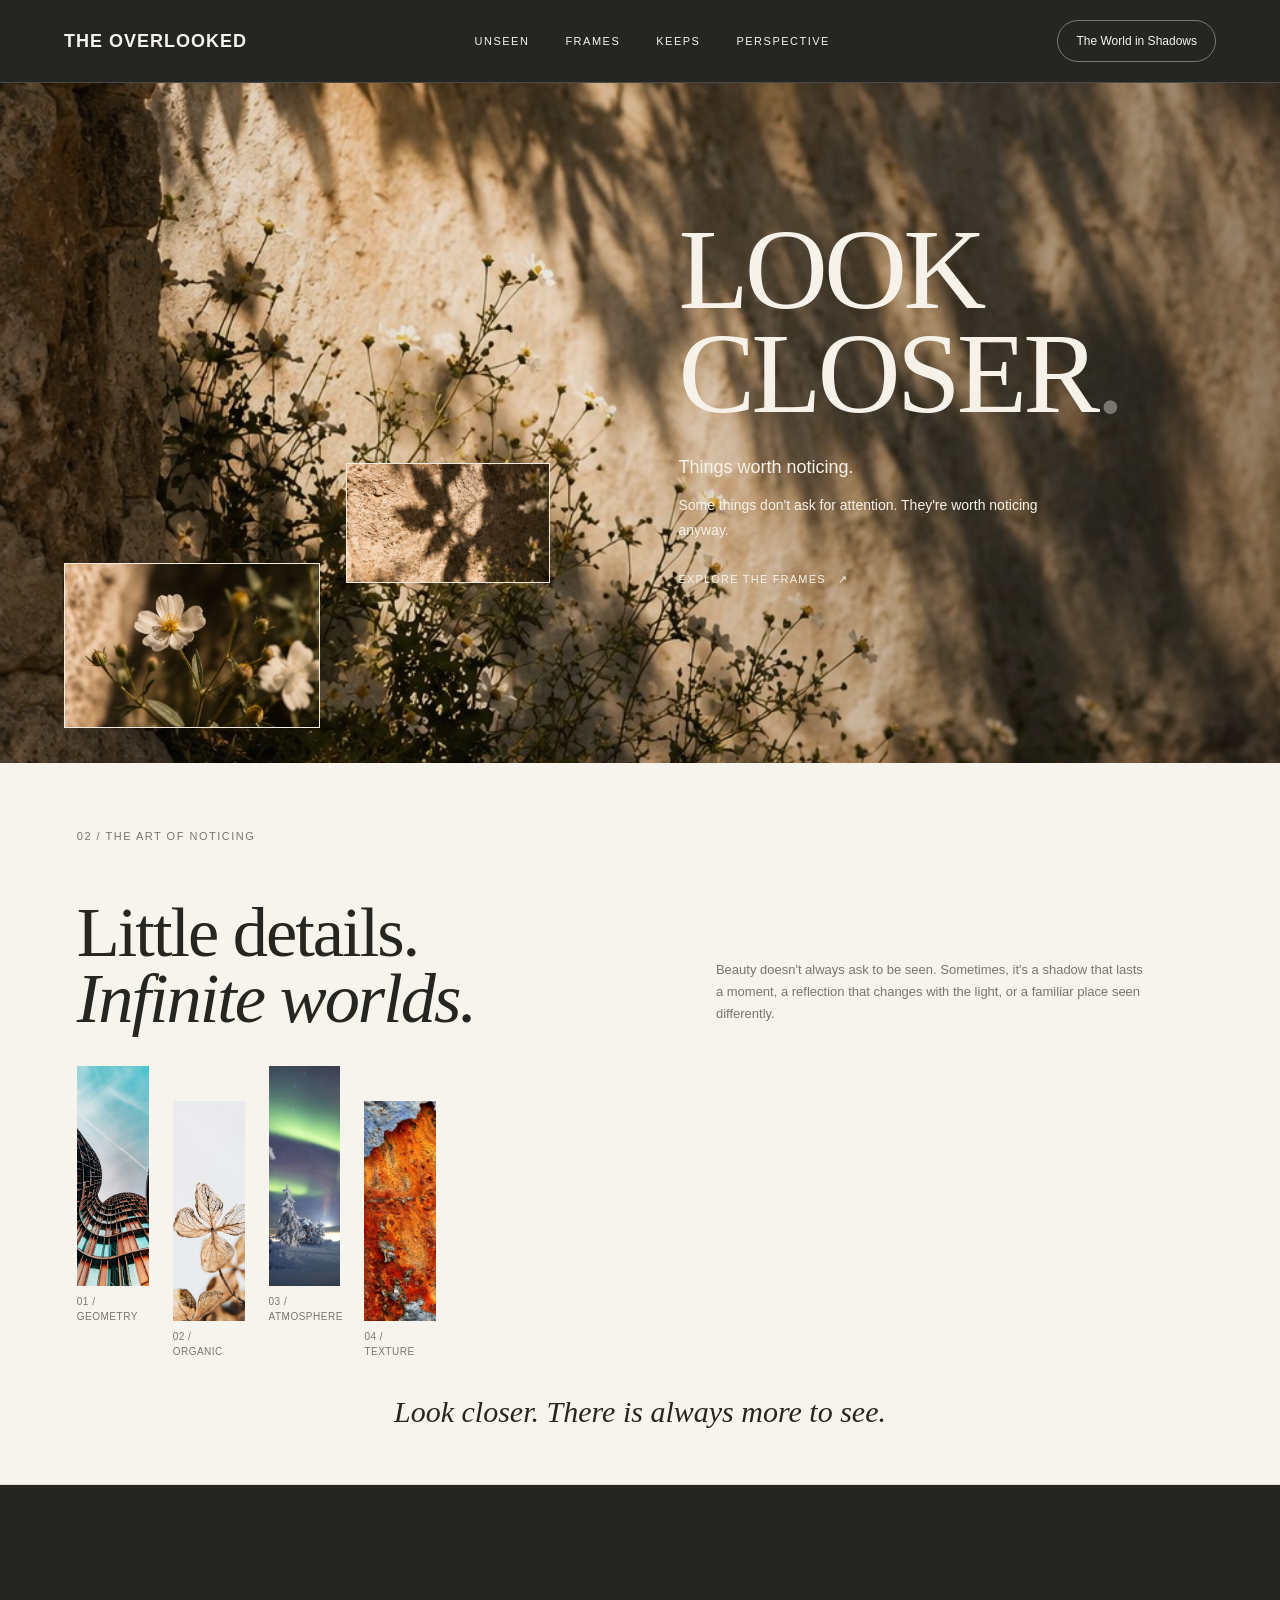
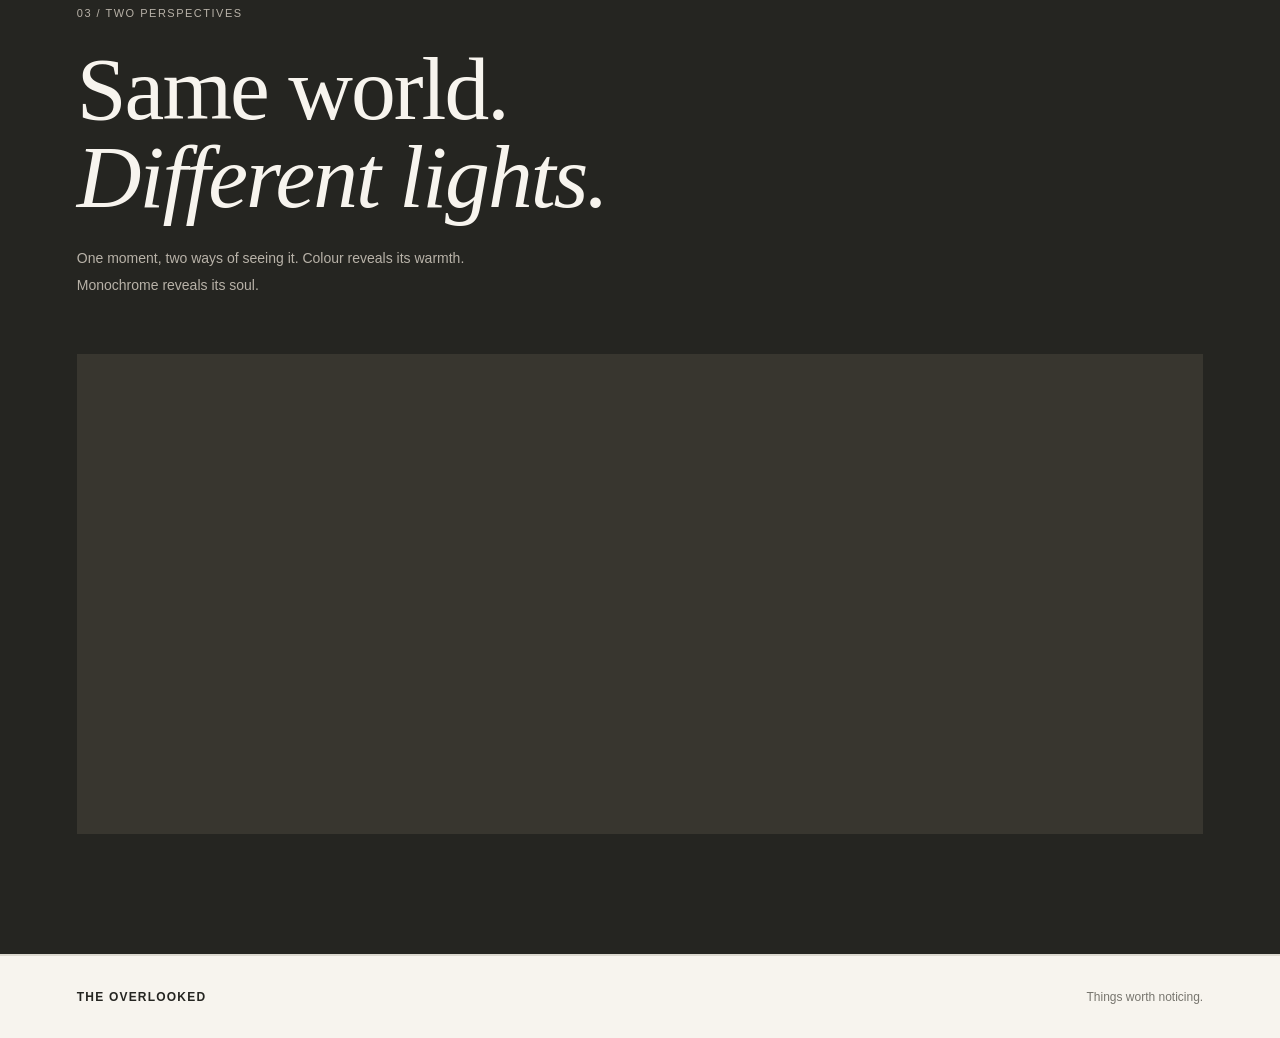
==== index.html @ 40737d15 "organizes homepage image assets" ====
<!DOCTYPE html>
<html lang="en">
<head>
    <meta charset="UTF-8">
    <meta name="viewport" content="width=device-width, initial-scale=1.0">
    <meta name="description" content="THE OVERLOOKED — Things worth noticing. An immersive photography experience celebrating the beauty in overlooked details.">

    <title>THE OVERLOOKED — Things worth noticing. </title>

    <link rel="stylesheet" href="css/style.css">
    <link rel="stylesheet" href="css/home.css">
</head>

<body>
     <main>

        <header class="site-header">
                <a href="index.html" class="logo">THE OVERLOOKED </a>

                <nav class="main-nav" aria-label="Main navigation">
                  <a href="unseen.html">UNSEEN</a>
                  <a href="frames.html">FRAMES</a>
                  <a href="keeps.html">KEEPS</a>
                  <a href="perspective.html">PERSPECTIVE</a>
                </nav>

                <button class="theme-toggle" type="button" aria-label="Switch to dark theme">
                    The World in Shadows
                </button>
            </header>

        <!--Hero section-->
        <section class="hero" aria-labelledby="hero-title">

            <div class="hero-content">

                <h1 id="hero-title">
                    LOOK<br>
                    CLOSER<span>.</span>
                </h1>

                <p class="hero-tagline">
                    Things worth noticing.
                </p>
                 <p class="hero-description">
                    Some things don't ask for attention.
                    They're worth noticing anyway.
                </p>

                <a href="frames.html" class="hero-cta">
                    EXPLORE THE FRAMES <span aria-hidden="true">↗</span>
                </a>

            </div>
            
             <!-- Hero Photography -->
            <div class="hero-gallery">

                <figure class="hero-image hero-image-main">
                    <img src="./assets/images/home/hero.jpg"
                         alt="Wildflowers growing beside a sunlit stone wall">
                </figure>

                <figure class="hero-image hero-image-detail-one">
                    <img src="assets/images/home/hero-detail-img1.jpg"
                         alt="White wildflower in warm sunlight">
                </figure>

                <figure class="hero-image hero-image-detail-two">
                    <img src="./assets/images/home/hero-detail-img2.jpg"
                         alt="Plant shadows falling on a textured wall">
                </figure>

            </div>

        </section>

<!-- section 2-Little Details -->
<section class="details-section" aria-labelledby="details-title">

    <div class="details-intro">
        <p class="section-label">02 / THE ART OF NOTICING</p>

        <h2 id="details-title">
            Little details.<br>
            <em>Infinite worlds.</em>
        </h2>

        <p class="details-description">
           Beauty doesn't always ask to be seen. Sometimes, it's a shadow that lasts a moment, a reflection that changes with the light, or a familiar place seen differently.
        </p>
    </div>

    <div class="details-gallery">

        <figure class="detail-card detail-card-large">
            <img src="./assets/images/home/detail-geometry.jpg"
                 alt="Curved architectural structure against a blue sky">

            <figcaption>
                <span>01 / GEOMETRY</span>
            </figcaption>
        </figure>

        <figure class="detail-card detail-card-botanical">
            <img src="./assets/images/home/detail-botanical.jpg"
                 alt="Dried flower with delicate brown petals">

            <figcaption>
                <span>02 / ORGANIC</span>
            </figcaption>
        </figure>

        <figure class="detail-card detail-card-atmosphere">
            <img src="./assets/images/home/detail-atmosphere.jpg"
                 alt="Northern lights above a snowy landscape">

            <figcaption>
                <span>03 / ATMOSPHERE</span>
            </figcaption>
        </figure>

        <figure class="detail-card detail-card-texture">
            <img src="./assets/images/home/textured-detail.jpg"
                 alt="Rust spreading across a weathered metal surface">

            <figcaption>
                <span>04 / TEXTURE</span>
            </figcaption>
        </figure>

    </div>

    <p class="details-note">
        Look closer. There is always more to see.
    </p>

</section>


<!-- Section 2-Same World Different Lights -->
<section class="perspective-section"
         aria-labelledby="perspective-title">

    <div class="perspective-intro">
        <p class="section-label">03 / TWO PERSPECTIVES</p>

        <h2 id="perspective-title">
            Same world.<br>
            <em>Different lights.</em>
        </h2>

        <p>
            One moment, two ways of seeing it.
            Colour reveals its warmth. Monochrome reveals its soul.
        </p>
    </div>

    <div class="comparison-placeholder">
        <!--  have to add image comparison  -->
    </div>

</section>

    </main>


    <!-- Footer -->
    <footer class="site-footer">
        <a href="index.html" class="footer-logo">
            THE OVERLOOKED
        </a>
        <p>Things worth noticing.</p>
    </footer>

</body>
</html>
---- css/style.css ----
:root {
    --bg-color: #f7f4ee;
    --text-color: #252521;
    --muted-color: #77756e;
    --border-color: #dcd9d0;

    --header-bg: #252521; 
    --header-text: #f7f4ee; 
    --header-hover: #c6b7a1;
}

* {
    margin: 0;
    padding: 0;
    box-sizing: border-box;
}

body {
    background-color: var(--bg-color);
    color: var(--text-color);
    font-family: Arial, Helvetica, sans-serif;
    line-height: 1.5;
}

a {
    color: inherit;
    text-decoration: none;
}

button {
    font: inherit;
} 

.site-header {
    position: sticky;
    top: 0;
    z-index: 1000;

    display: flex;
    align-items: center;
    justify-content: space-between;
    gap: 24px;

    width: 100%;
    padding: 20px 5%;

    background-color: #252521;
    color:#f7f4ee;
    border-bottom: 1px solid rgba(247, 244, 238, 0.18);
}

.logo {
    flex-shrink: 0;
    color: var(--header-text);
    font-size: 18px;
    font-weight: 600;
    letter-spacing: 1px;
    white-space: nowrap;
}

.main-nav {
    display: flex;
    align-items: center;
    gap: 36px;
}

.main-nav a {
    color: var(--header-text);
    font-size: 11px;
    letter-spacing: 1.5px;
    transition: color 0.2s ease;
}

.main-nav a:hover {
    color: var(--header-hover);
}

.theme-toggle {
    flex-shrink: 0;
    padding: 11px 18px;

    border: 1px solid rgba(247, 244, 238, 0.4);
    border-radius: 30px;

    background: transparent;
    color: var(--header-text);
    font-size: 12px;
    cursor: pointer;
}

/* Footer */
.site-footer {
    display: flex;
    align-items: center;
    justify-content: space-between;
    gap: 24px;
    padding: 32px 6%;
    
    border-top: 1px solid var(--border-color);
    background-color: var(--bg-color);
    color: var(--text-color);
}

.footer-logo {
    font-size: 12px;
    font-weight: 600;
    letter-spacing: 1.2px;
}

.site-footer p {
    color: var(--muted-color);
    font-size: 12px;
}

/* Responsive layout */

@media (max-width: 768px) {
.details-gallery {
grid-template-columns: repeat(2, minmax(0, 1fr));
gap: 24px 16px;
}

.detail-card img {
    height: 180px;
}

.detail-card-botanical,
.detail-card-texture {
    margin-top: 20px;
}

}

@media (max-width: 480px) {
.details-gallery {
grid-template-columns: 1fr;
}

.detail-card img {
    height: 240px;
}

.detail-card-botanical,
.detail-card-atmosphere,
.detail-card-texture {
    margin-top: 0;
}

}
---- css/home.css ----
.hero-content {
    position: absolute;
    z-index: 2;
    top: 39%;
    right: 5%;
    bottom: 155px;
    width: min(42%, 560px);
    transform: translateY(-50%);
}

.hero-content h1 {
    font-family: Georgia, "Times New Roman", serif;
    font-size: clamp(64px, 9vw, 128px);
    font-weight: 400;
    line-height: 0.9;
    letter-spacing: -4px;
}

.hero-content h1 span {
    color: var(--muted-color);
}

.hero-tagline {
    margin-top: 28px;
    font-size: 18px;
}

.hero-description {
    max-width: 380px;
    margin-top: 12px;
    font-size: 14px;
    line-height: 1.8;
}

.hero-cta {
    display: inline-flex;
    align-items: center;
    gap: 12px;
    margin-top: 28px;
    padding-bottom: 6px;
    font-size: 11px;
    letter-spacing: 1.2px;
}

/* Hero Layout */
.hero {
    position: relative;
    min-height: 680px;
    overflow: clip;
    background-color: #25231e;
    color: #f7f2e9;
}

/* Hero Photograph */
.hero-gallery {
    position: absolute;
    inset: 0;
    display: block;
    z-index: 0;
}

.hero-gallery::after {
    content: "";
    position: absolute;
    inset: 0;
    background: linear-gradient(
        90deg,
        rgba(24, 22, 18, 0.15) 0%,
        rgba(24, 22, 18, 0.08) 45%,
        rgba(24, 22, 18, 0.42) 100%
    );
    pointer-events: none;
}

.hero-image {
    margin: 0;
    overflow: hidden;
    background-color: #e6dfd2;
}

.hero-image img {
    display: block;
    width: 100%;
    height: 100%;
    object-fit: cover;
}

.hero-image-main {
     position: absolute;
    inset: 0;
    display: block;
    margin: 0;
}

.hero-image-main img {
    object-position: center;
}

.hero-image-detail-one,
.hero-image-detail-two { 
     display: block;
    position: absolute;
    z-index: 2;
    border: 1px solid rgba(247, 242, 233, 0.7);
}

.hero-image-detail-one {
    left: 5%;
    bottom: 35px;
    width: 20%;
    height: 165px;
}

.hero-image-detail-two {
    left: 27%;
    bottom: 180px;
    width: 16%;
    height: 120px;
}

.hero-image-detail-one img,
.hero-image-detail-two img {
    display: block;
    width: 100%;
    height: 100%;
    object-fit: cover;
}

/* Home page sections */

/*section2*/

.details-section {
    padding: 65px 6% 50px;
    border-bottom: 1px solid var(--border-color);
    background-color: #f7f4ee;
    color: #252521;
}

.details-intro {
    display: grid;
    grid-template-columns: 1fr 0.8fr;
    align-items: end;
    gap: 30px;
    max-width: 100%;
    margin-bottom: 35px;
}

.details-intro .section-label {
    grid-column: 1 / -1;
}

.details-intro h2 {
    grid-column: 1;
}

.details-intro .details-description {
    grid-column: 2;
    margin-top: 0;
    margin-bottom: 6px;
}

.details-section .section-label,
.details-section .details-description {
    color: #77756e;
}

.details-section .section-label,
.perspective-section .section-label {
    margin-bottom: 24px;
    color: var(--muted-color);
    font-size: 11px;
    letter-spacing: 1.5px;
}

.details-intro h2,
.perspective-intro h2 {
    font-family: Georgia, "Times New Roman", serif;
    font-size: clamp(48px, 7vw, 92px);
    font-weight: 400;
    line-height: 0.98;
    letter-spacing: -2px;
}

.details-intro h2 {
    font-size: clamp(44px, 5.5vw, 76px);
    line-height: 0.94;
}

.details-intro h2 em,
.perspective-intro h2 em {
    font-weight: 400;
}

.details-description {
    max-width: 430px;
    margin-top: 0px;
    margin-bottom: 8px;
    color: var(--muted-color);
    font-size: 13px;
    line-height: 1.7;
}

/* Gallery layout */

.details-gallery {
    display: grid;
    grid-template-columns: repeat(12, minmax(0, 1fr));
    gap: 24px;
    align-items: start;
}

.detail-card {
    min-width: 0;
    margin: 0;
}

.detail-card img {
    display: block;
    width: 100%;
    height: 220px;
    object-fit: cover;
    background-color: #e7e1d7;
}

/* Four image cards */

.detail-card-large {
grid-column: span 1;
}

.detail-card-botanical {
grid-column: span 1;
margin-top: 35px;
}

.detail-card-atmosphere {
grid-column: span 1;
margin-top: 0;
}

.detail-card-texture {
grid-column: span 1;
margin-top: 35px;
}


/* Captions */

.detail-card figcaption {
display: flex;
flex-direction: column;
gap: 3px;
padding-top: 8px;
color: var(--muted-color);
font-size: 10px;
letter-spacing: 0.5px;
}

.details-note {
margin-top: 30px;
text-align: center;
font-family: Georgia, "Times New Roman", serif;
font-size: clamp(22px, 2.5vw, 30px);
font-style: italic;
}


/* Section3 — Same World Different Lights */

.perspective-section {
    padding: 120px 6%;
    border-bottom: 1px solid var(--border-color);
    background-color: #252521;
    color: #f7f4ee;
}

.perspective-intro {
    max-width: 760px;
    margin-bottom: 56px;
}

.perspective-intro > p:last-child {
    max-width: 430px;
    margin-top: 24px;
    color: var(--muted-color);
    font-size: 14px;
    line-height: 1.9;
}

.comparison-placeholder {
    position: relative;
    width: 100%;
    min-height: 480px;
    overflow: hidden;
    background-color: #d9d3c9;
}

.perspective-section .section-label,
.perspective-section .perspective-intro > p:last-child {
    color: #b8b2a8;
}

.perspective-section .comparison-placeholder {
    background-color: #38362f;
}
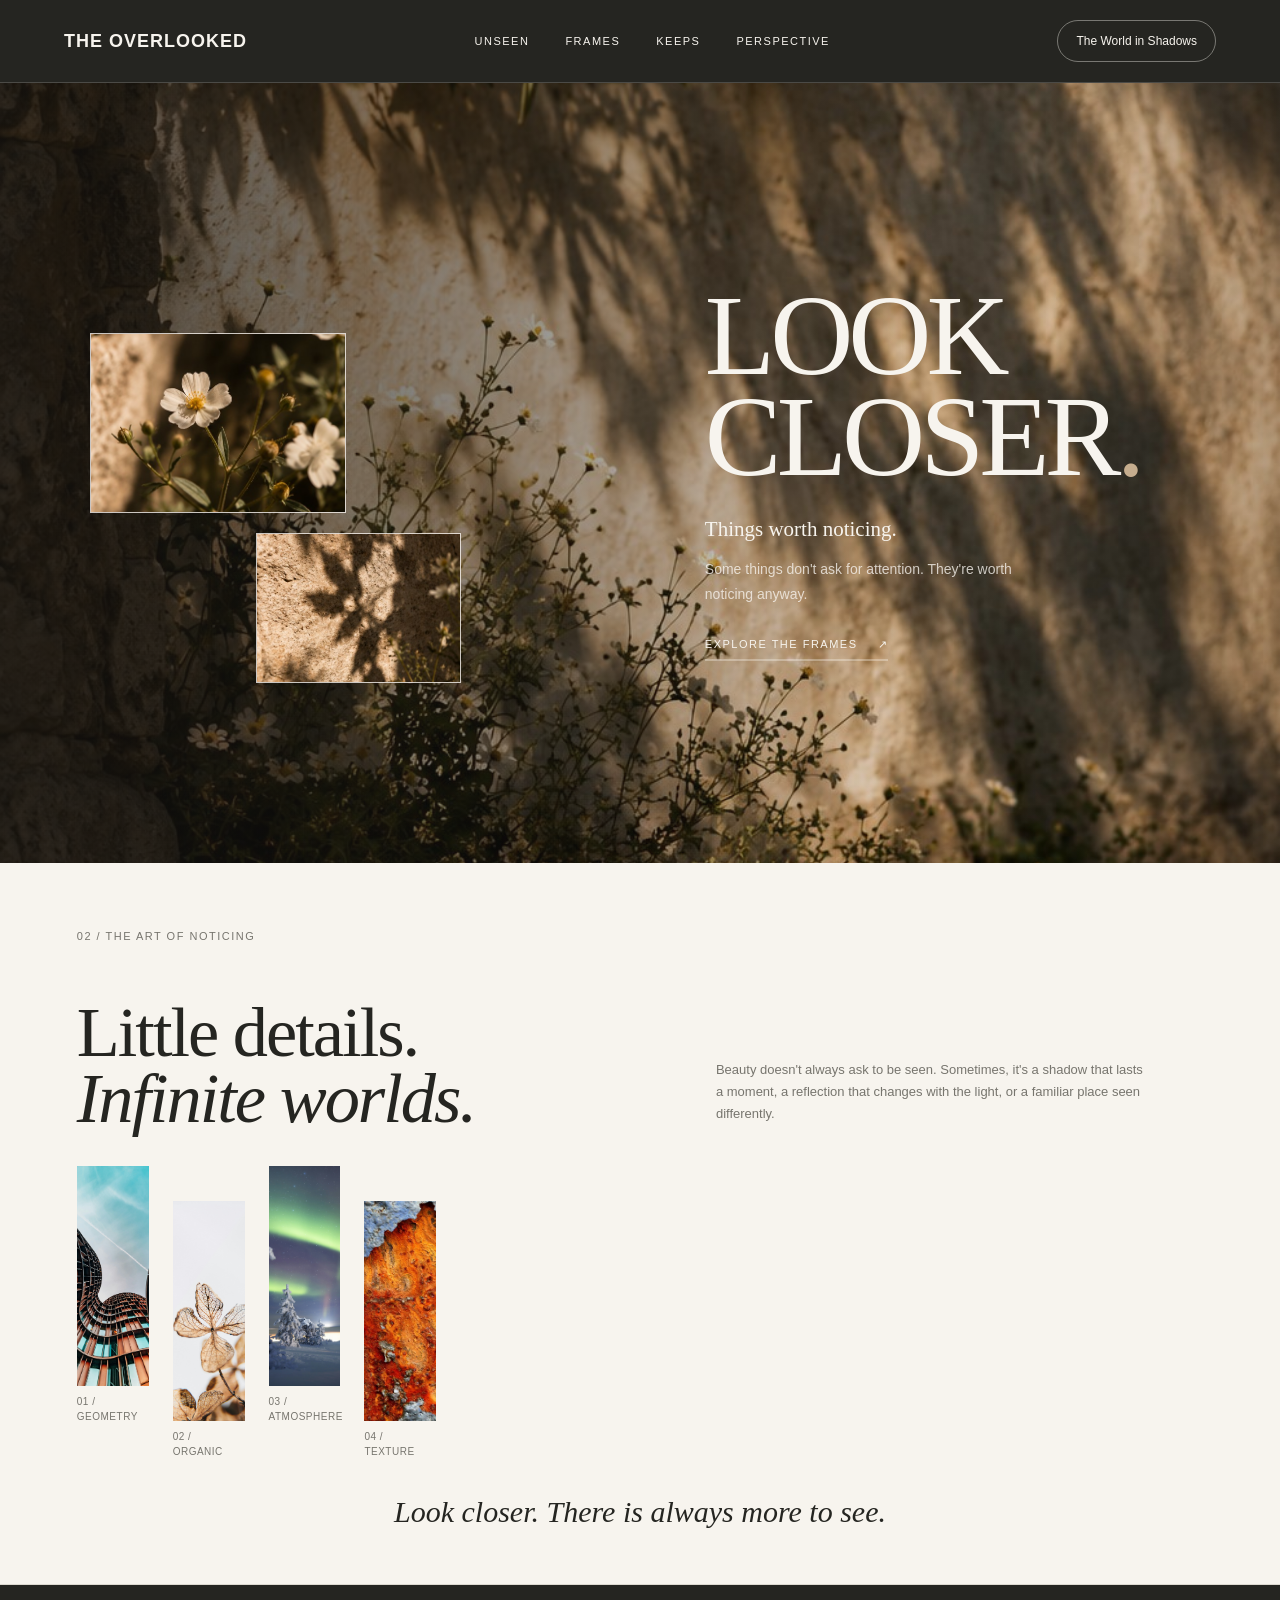
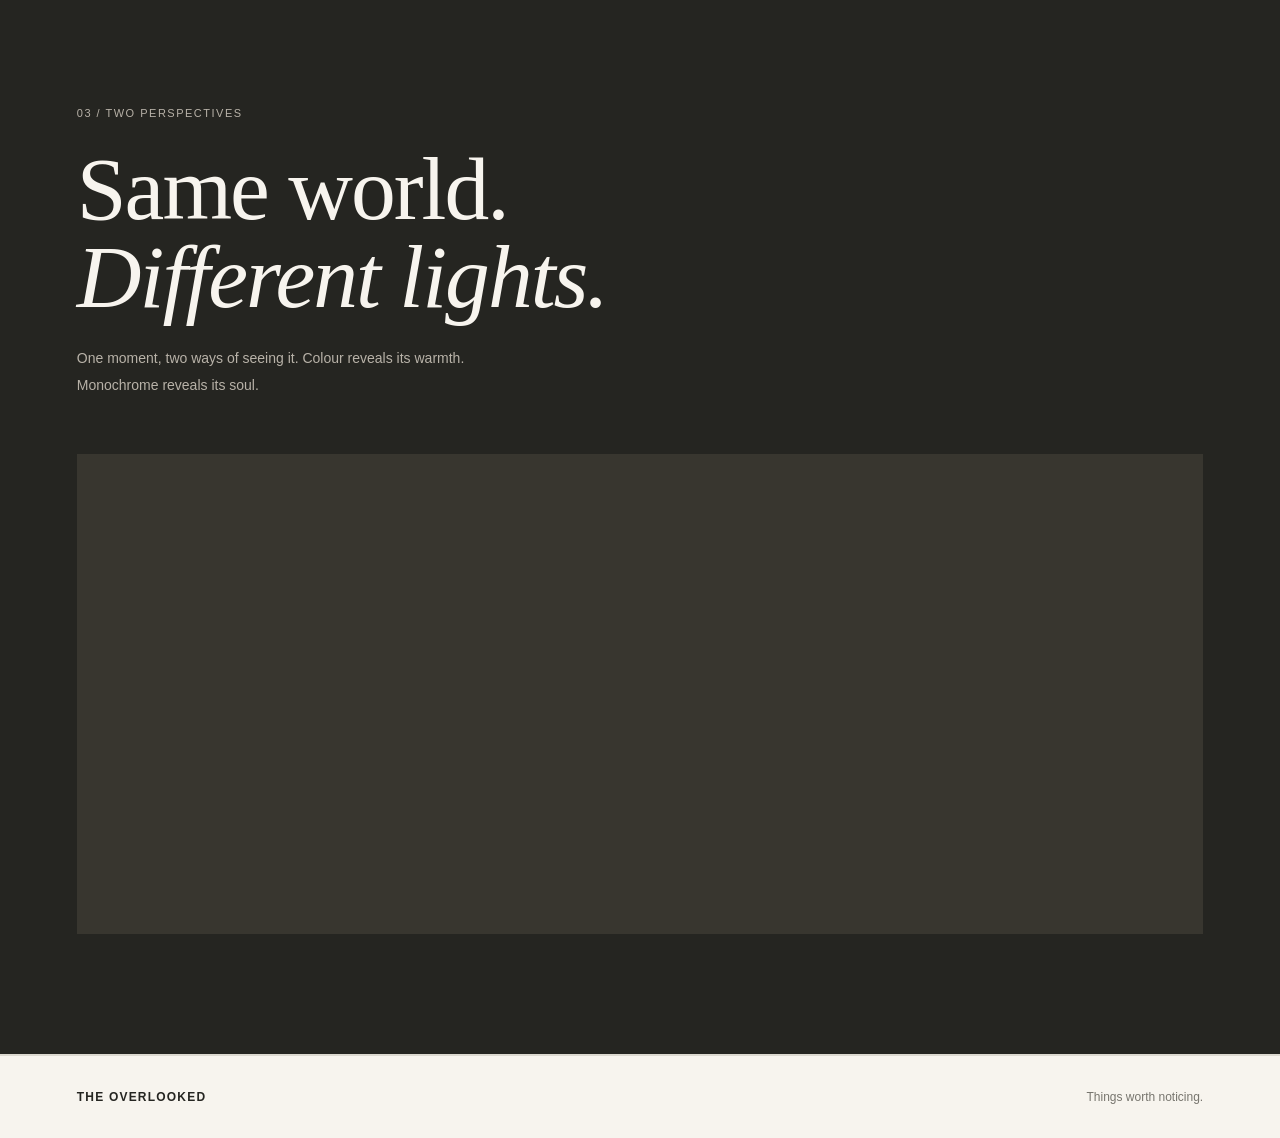
==== commit 50af0b45: "update hero image layout" ====
--- a/index.html
+++ b/index.html
@@ -62,14 +62,14 @@
                 </figure>
 
                 <figure class="hero-image hero-image-detail-one">
-                    <img src="assets/images/home/hero-detail-img1.jpg"
+                    <img src="./assets/images/home/hero-detail-img1.jpg"
                          alt="White wildflower in warm sunlight">
                 </figure>
 
                 <figure class="hero-image hero-image-detail-two">
                     <img src="./assets/images/home/hero-detail-img2.jpg"
                          alt="Plant shadows falling on a textured wall">
-                </figure>
+                </figure> 
 
             </div>
 
@@ -138,7 +138,7 @@
 </section>
 
 
-<!-- Section 2-Same World Different Lights -->
+<!-- Section 3-Same World Different Lights -->
 <section class="perspective-section"
          aria-labelledby="perspective-title">
 
--- a/css/home.css
+++ b/css/home.css
@@ -1,33 +1,43 @@
+/*Hero Section*/
+.hero {
+    position: relative;
+    min-height: 680px;
+    height: min(780px, 88vh);
+    overflow: hidden;
+    background: #25231e;
+    color: #f7f4ee;
+}
 .hero-content {
     position: absolute;
-    z-index: 2;
-    top: 39%;
-    right: 5%;
-    bottom: 155px;
-    width: min(42%, 560px);
+    z-index: 3;
+    top: 50%;
+    right: 9%;
+    width: min(460px, 38%);
     transform: translateY(-50%);
 }
 
 .hero-content h1 {
     font-family: Georgia, "Times New Roman", serif;
-    font-size: clamp(64px, 9vw, 128px);
+    font-size: clamp(68px, 9vw, 116px);
     font-weight: 400;
-    line-height: 0.9;
-    letter-spacing: -4px;
+    line-height: 0.88;
+    letter-spacing: -5px;
 }
 
 .hero-content h1 span {
-    color: var(--muted-color);
+    color: #c6ad8e;
 }
 
 .hero-tagline {
-    margin-top: 28px;
-    font-size: 18px;
+    margin-top: 26px;
+    font-family: Georgia, "Times New Roman", serif;
+    font-size: 21px;
 }
 
 .hero-description {
-    max-width: 380px;
+    max-width: 350px;
     margin-top: 12px;
+    color: rgba(247, 244, 238, 0.78);
     font-size: 14px;
     line-height: 1.8;
 }
@@ -37,25 +47,21 @@
     align-items: center;
     gap: 12px;
     margin-top: 28px;
-    padding-bottom: 6px;
+    padding-bottom: 7px;
+    border-bottom: 1px solid rgba(247, 244, 238, 0.65);
     font-size: 11px;
-    letter-spacing: 1.2px;
-}
-
-/* Hero Layout */
-.hero {
-    position: relative;
-    min-height: 680px;
-    overflow: clip;
-    background-color: #25231e;
-    color: #f7f2e9;
+    letter-spacing: 1.5px;
+    transition: gap 0.3s ease;
+}
+
+.hero-cta {
+gap: 20px;
 }
 
 /* Hero Photograph */
 .hero-gallery {
     position: absolute;
     inset: 0;
-    display: block;
     z-index: 0;
 }
 
@@ -65,9 +71,10 @@
     inset: 0;
     background: linear-gradient(
         90deg,
-        rgba(24, 22, 18, 0.15) 0%,
-        rgba(24, 22, 18, 0.08) 45%,
-        rgba(24, 22, 18, 0.42) 100%
+        rgba(20, 19, 16, 0.78) 0%,
+        rgba(20, 19, 16, 0.48) 38%,
+        rgba(20, 19, 16, 0.08) 75%,
+        rgba(20, 19, 16, 0.25) 100%
     );
     pointer-events: none;
 }
@@ -75,7 +82,7 @@
 .hero-image {
     margin: 0;
     overflow: hidden;
-    background-color: #e6dfd2;
+    position: absolute;
 }
 
 .hero-image img {
@@ -86,44 +93,33 @@
 }
 
 .hero-image-main {
-     position: absolute;
     inset: 0;
-    display: block;
-    margin: 0;
 }
 
 .hero-image-main img {
-    object-position: center;
+    object-position: center 48%;
 }
 
 .hero-image-detail-one,
 .hero-image-detail-two { 
-     display: block;
-    position: absolute;
     z-index: 2;
-    border: 1px solid rgba(247, 242, 233, 0.7);
+    border: 1px solid rgba(247, 242, 238, 0.8);
 }
 
 .hero-image-detail-one {
-    left: 5%;
-    bottom: 35px;
+    left: 7%;
+    right: auto;
+    bottom: 350px;
     width: 20%;
-    height: 165px;
+    height: 180px;
 }
 
 .hero-image-detail-two {
-    left: 27%;
+    left: 20%;
+    right: auto;
     bottom: 180px;
     width: 16%;
-    height: 120px;
-}
-
-.hero-image-detail-one img,
-.hero-image-detail-two img {
-    display: block;
-    width: 100%;
-    height: 100%;
-    object-fit: cover;
+    height: 150px;
 }
 
 /* Home page sections */
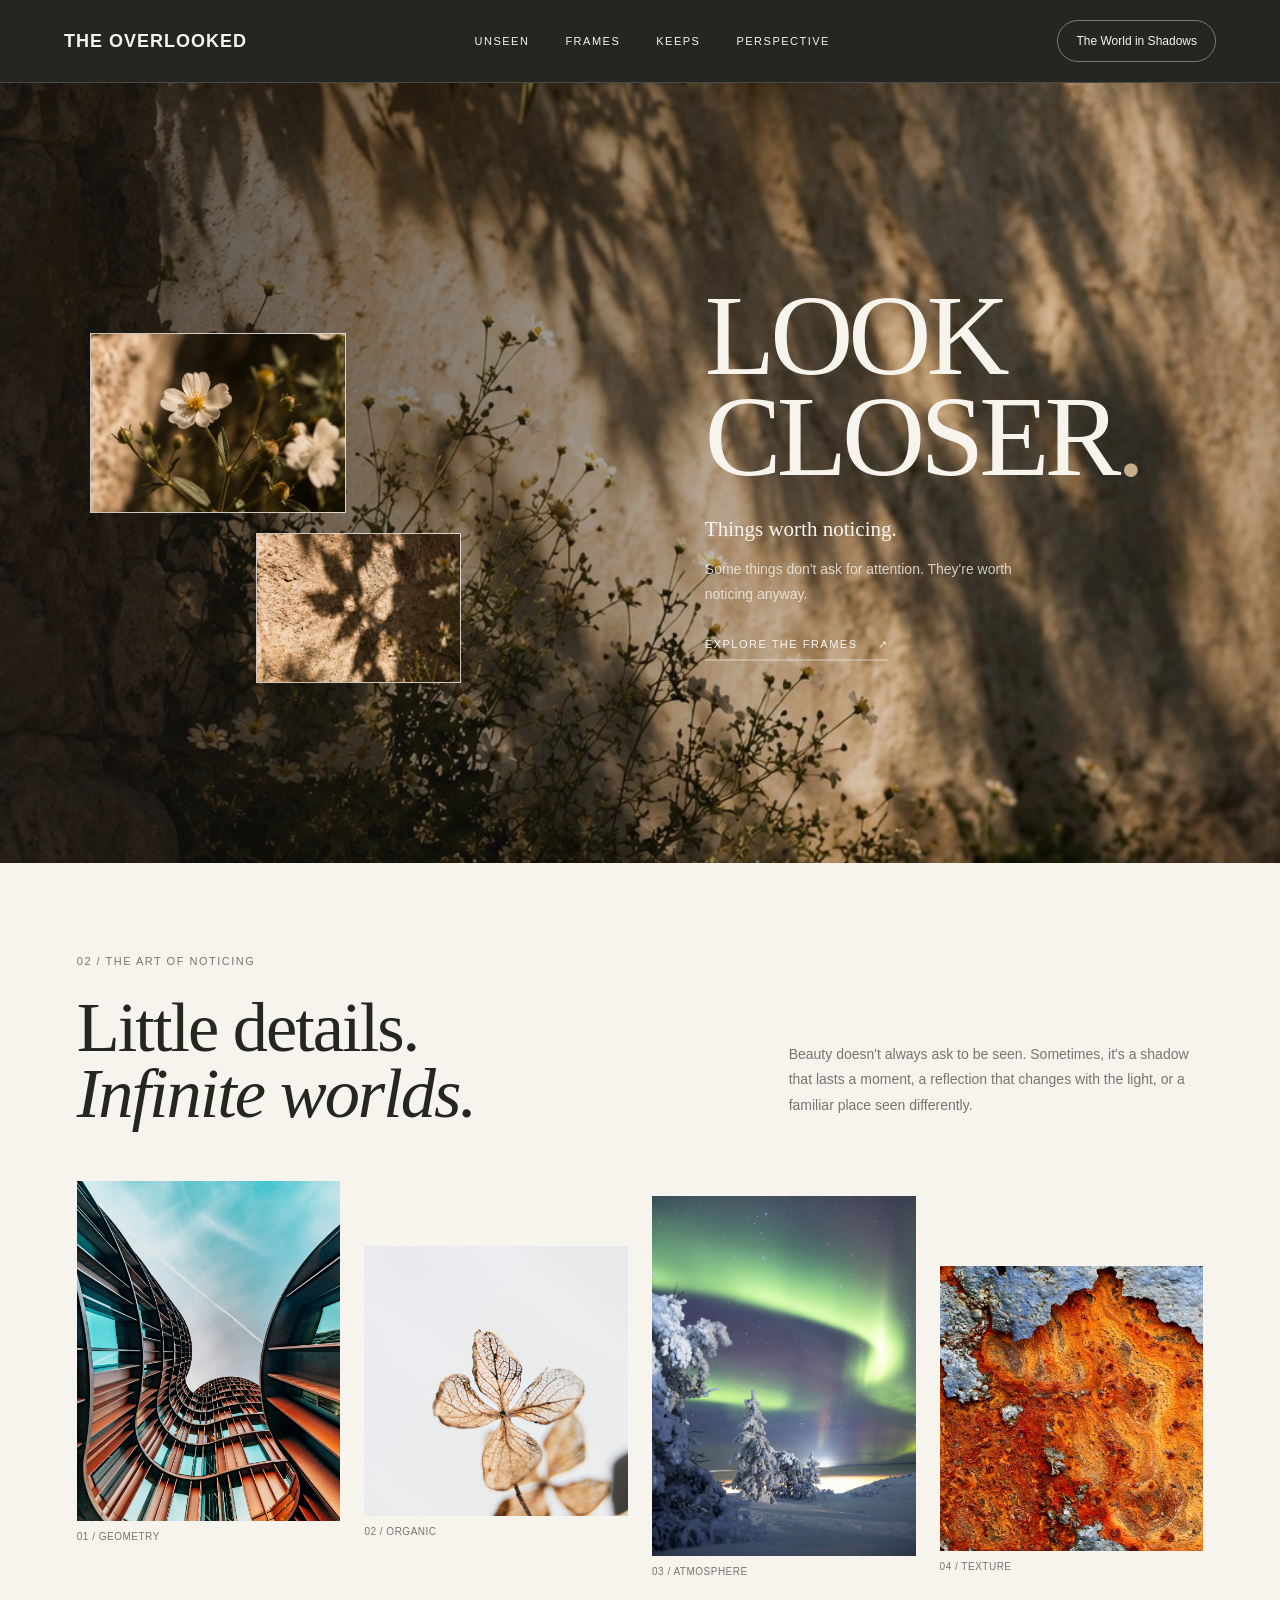
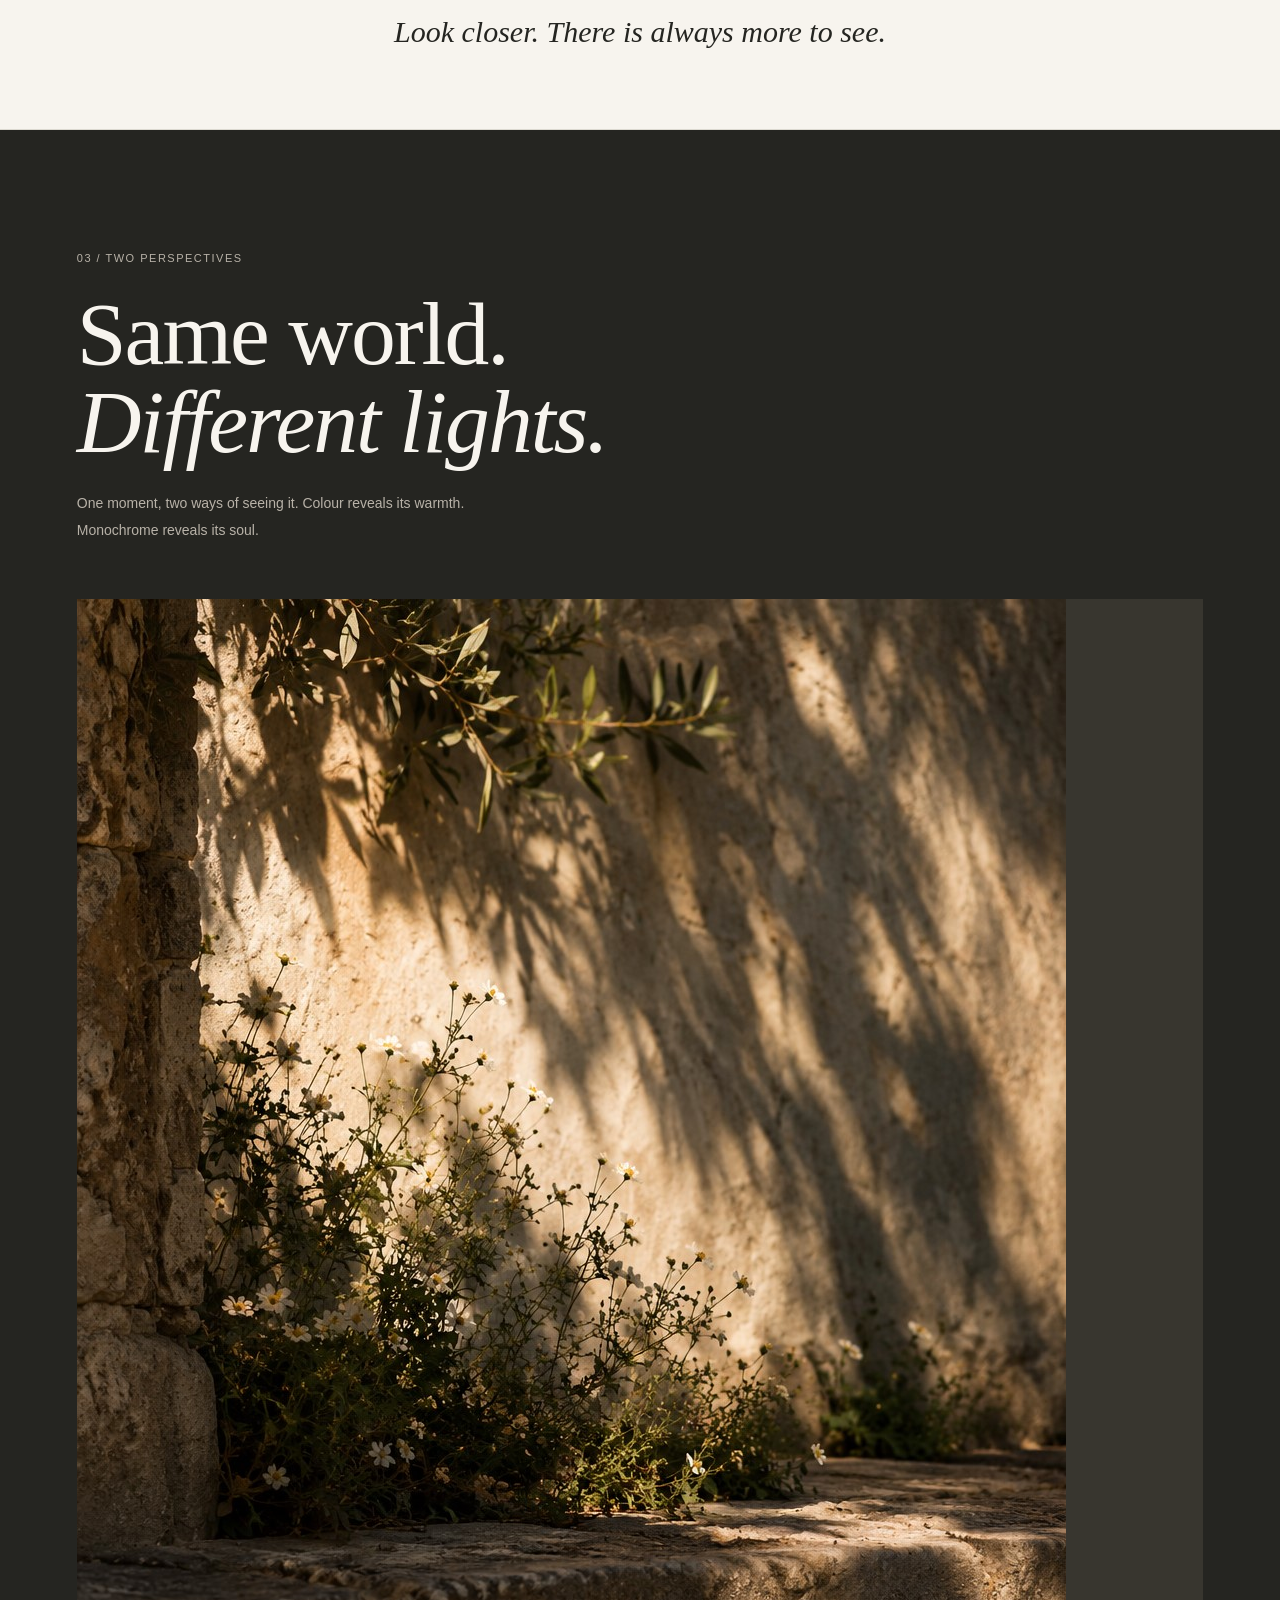
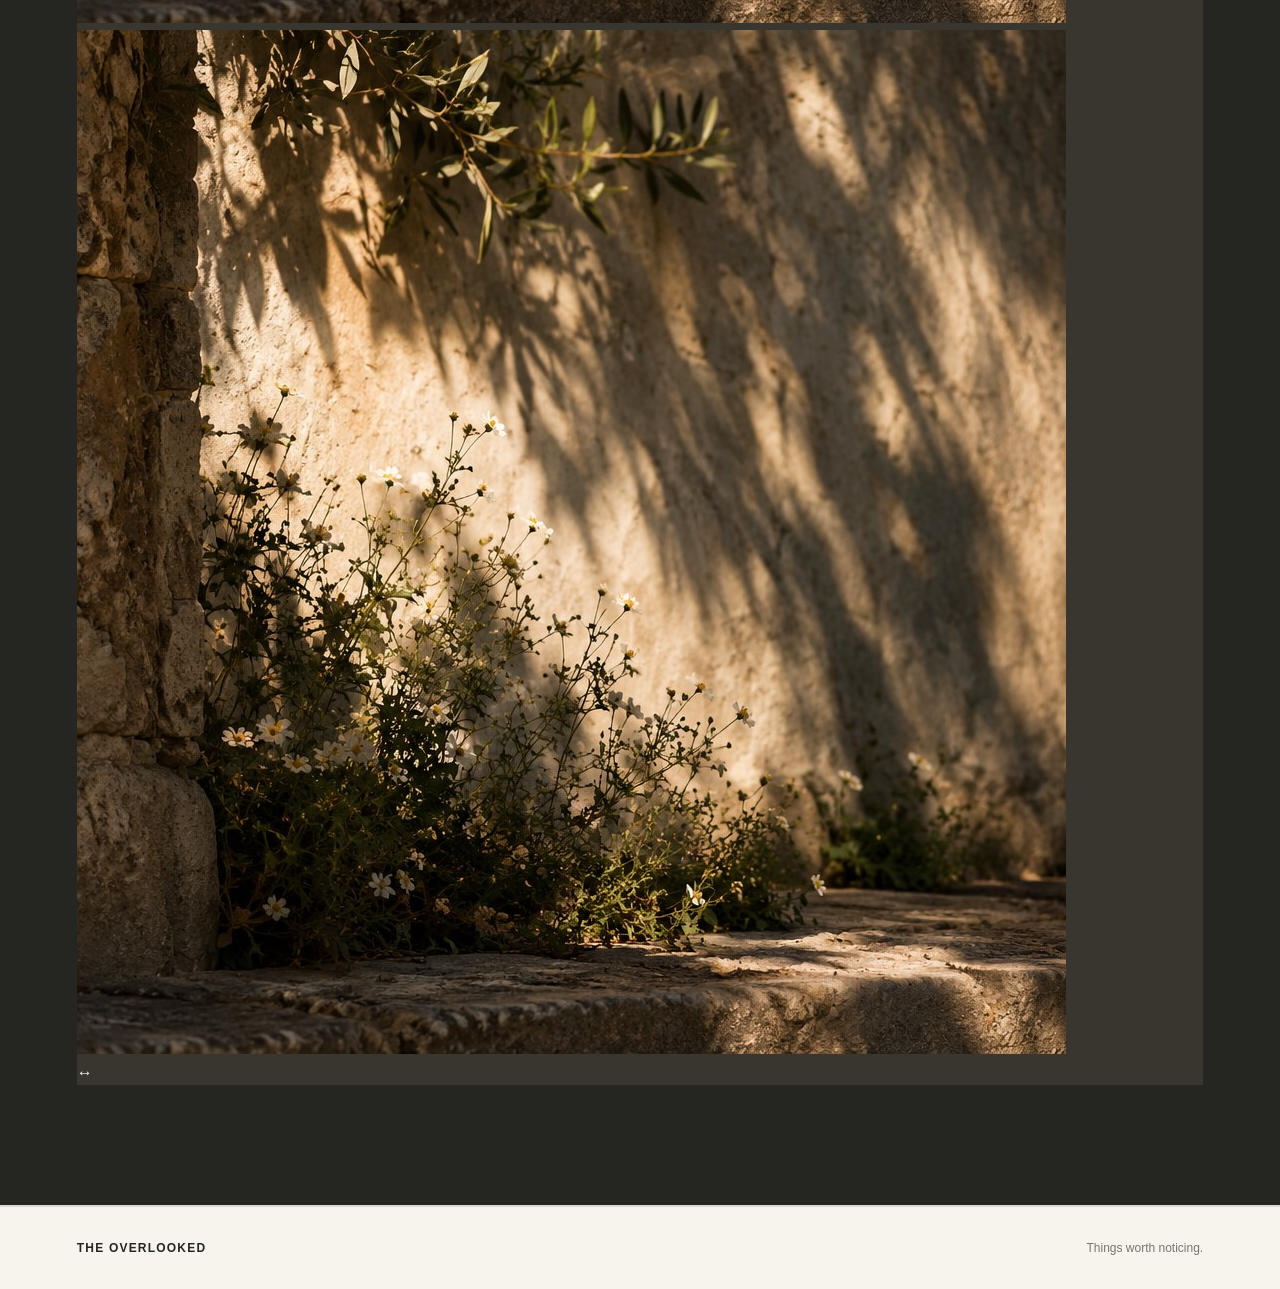
==== commit e5aaed61: "added image comparision stucture" ====
--- a/index.html
+++ b/index.html
@@ -157,7 +157,24 @@
     </div>
 
     <div class="comparison-placeholder">
-        <!--  have to add image comparison  -->
+         <div class="image-comparison">
+        <img
+            class="comparison-light"
+            src="./assets/images/home/hero.jpg"
+            alt="Photograph in natural light"
+        >
+
+        <div class="comparison-dark">
+            <img
+                src="./assets/images/home/hero.jpg"
+                alt="The same photograph in a darker mood"
+            >
+        </div>
+
+        <div class="comparison-divider" aria-hidden="true">
+            <span>↔</span>
+        </div>
+    </div>
     </div>
 
 </section>
--- a/css/home.css
+++ b/css/home.css
@@ -127,7 +127,7 @@
 /*section2*/
 
 .details-section {
-    padding: 65px 6% 50px;
+    padding: 90px 6% 75px;
     border-bottom: 1px solid var(--border-color);
     background-color: #f7f4ee;
     color: #252521;
@@ -135,11 +135,11 @@
 
 .details-intro {
     display: grid;
-    grid-template-columns: 1fr 0.8fr;
+    grid-template-columns: 1.2fr 0.8fr;
     align-items: end;
-    gap: 30px;
-    max-width: 100%;
-    margin-bottom: 35px;
+    row-gap: 0px;
+    column-gap: 8%;
+    margin-bottom: 55px;
 }
 
 .details-intro .section-label {
@@ -148,12 +148,17 @@
 
 .details-intro h2 {
     grid-column: 1;
+    font-size: clamp(48px, 5.5vw, 76px);
+    line-height: 0.94;
 }
 
 .details-intro .details-description {
     grid-column: 2;
-    margin-top: 0;
-    margin-bottom: 6px;
+    max-width: 430px;
+    margin: 0 0 8px;
+    color: #77756e;
+    font-size: 14px;
+    line-height: 1.8;
 }
 
 .details-section .section-label,
@@ -201,7 +206,7 @@
 
 .details-gallery {
     display: grid;
-    grid-template-columns: repeat(12, minmax(0, 1fr));
+    grid-template-columns: repeat(4, minmax(0, 1fr));
     gap: 24px;
     align-items: start;
 }
@@ -209,35 +214,47 @@
 .detail-card {
     min-width: 0;
     margin: 0;
+    overflow: hidden;
 }
 
 .detail-card img {
     display: block;
     width: 100%;
-    height: 220px;
     object-fit: cover;
     background-color: #e7e1d7;
-}
-
-/* Four image cards */
-
-.detail-card-large {
-grid-column: span 1;
+    transition: transform 0.6s ease;   
+}
+
+.detail-card:hover img {
+    transform: scale(1.035);
+}
+
+.detail-card-large img {
+    height: 340px;
 }
 
 .detail-card-botanical {
-grid-column: span 1;
-margin-top: 35px;
+    margin-top: 65px;
+}
+
+.detail-card-botanical img {
+    height: 270px;
 }
 
 .detail-card-atmosphere {
-grid-column: span 1;
-margin-top: 0;
+    margin-top: 15px;
+}
+
+.detail-card-atmosphere img {
+    height: 360px;
 }
 
 .detail-card-texture {
-grid-column: span 1;
-margin-top: 35px;
+    margin-top: 85px;
+}
+
+.detail-card-texture img {
+    height: 285px;
 }
 
 
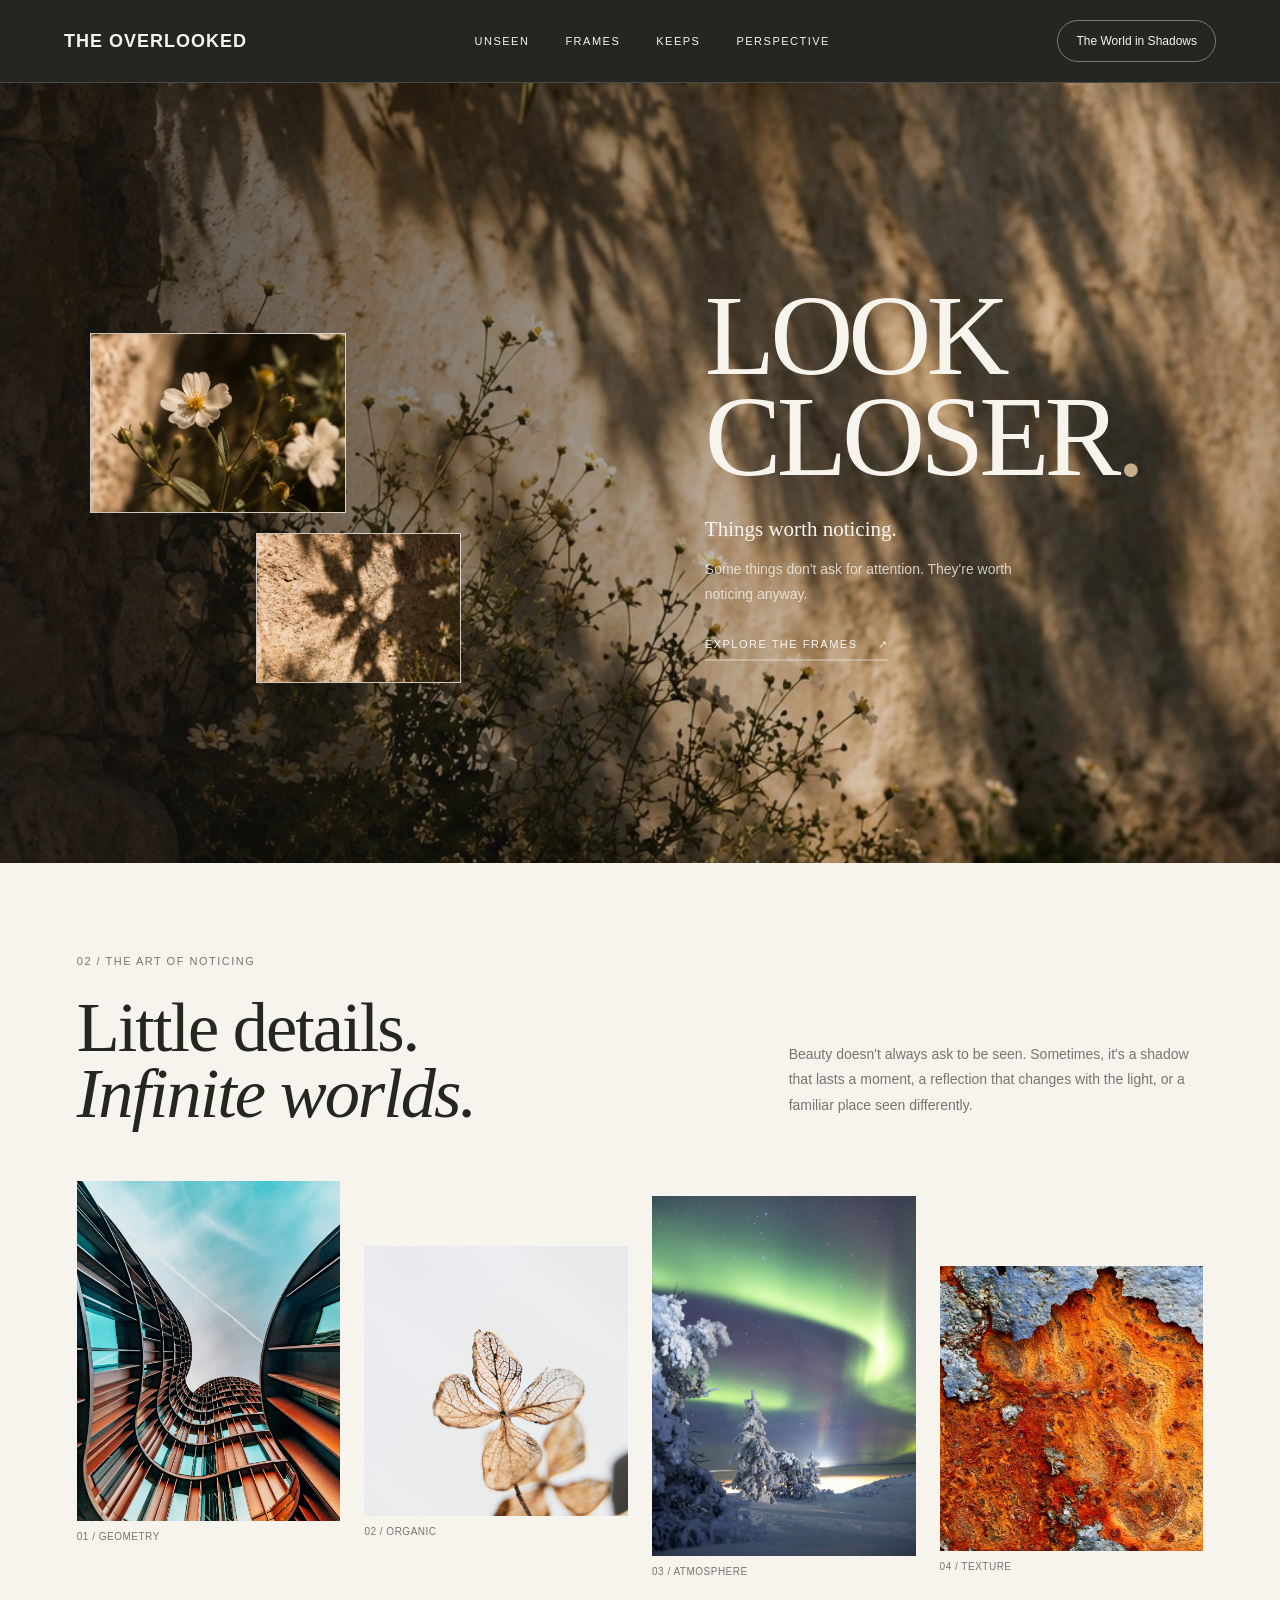
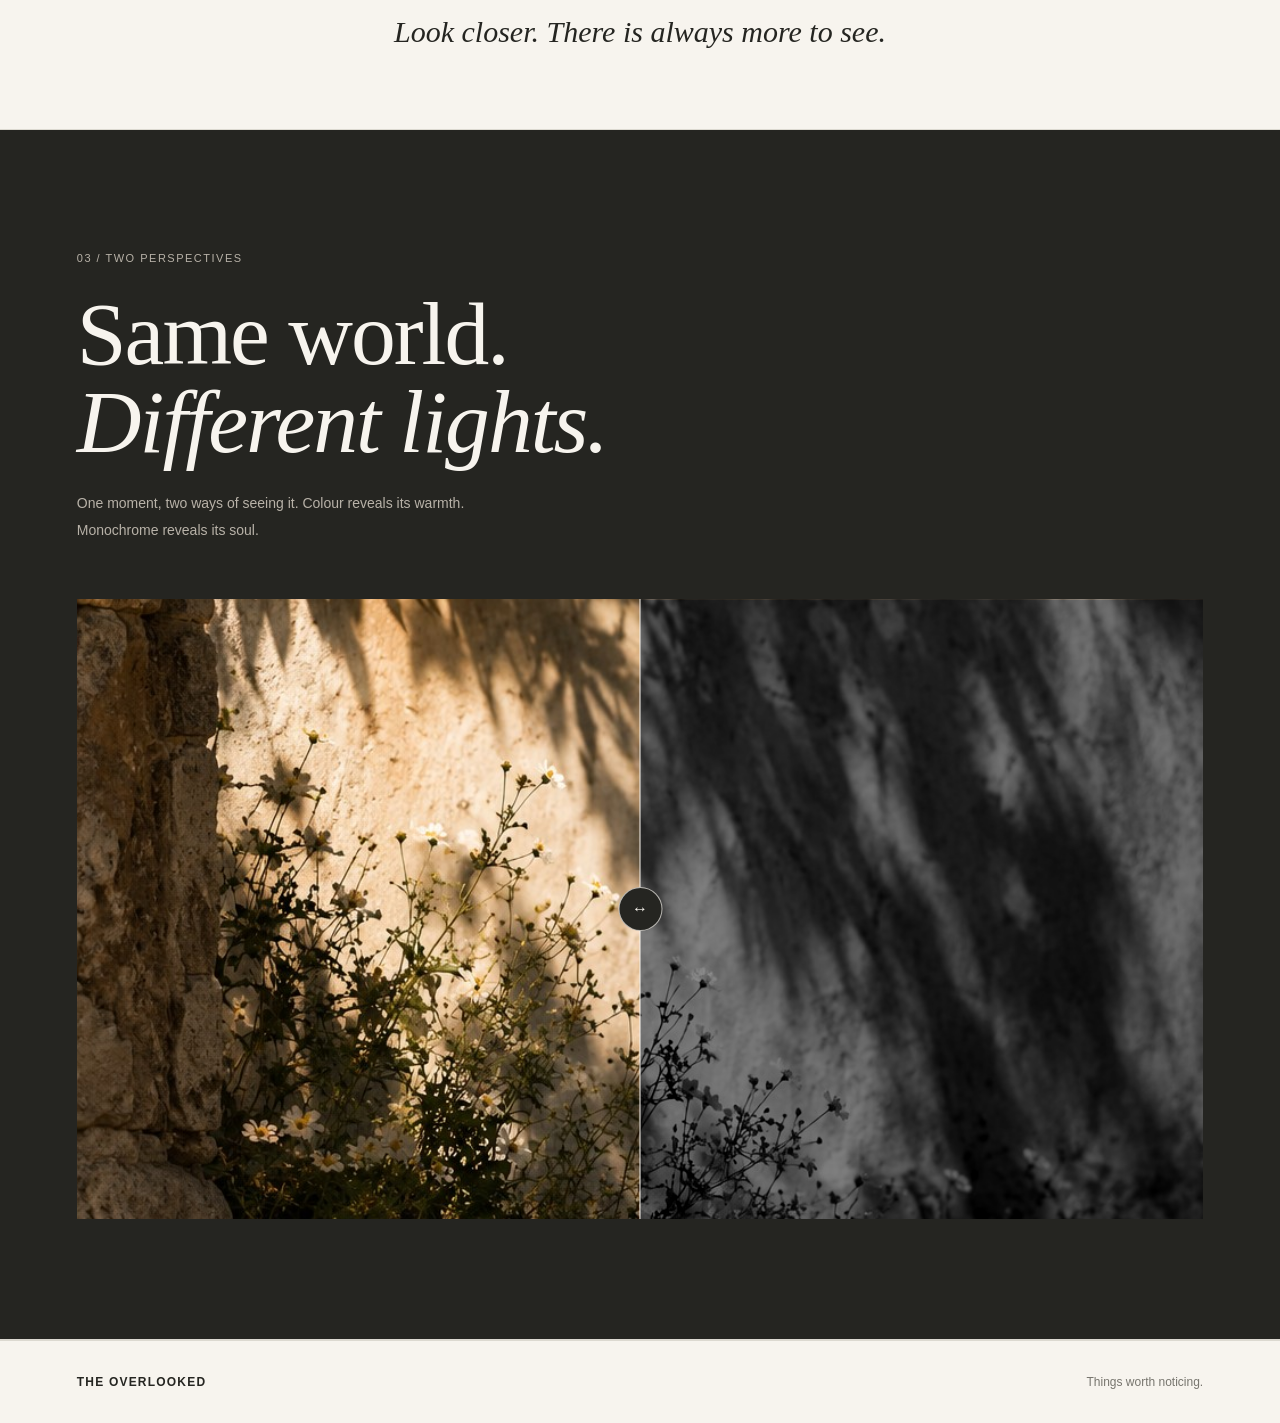
==== commit 465f811f: "added mobile hamburger menu" ====
--- a/index.html
+++ b/index.html
@@ -27,6 +27,11 @@
                 <button class="theme-toggle" type="button" aria-label="Switch to dark theme">
                     The World in Shadows
                 </button>
+
+                <button class="menu-toggle" type="button" aria-label="Open navigation">
+                    ☰
+                </button>
+
             </header>
 
         <!--Hero section-->
--- a/css/style.css
+++ b/css/style.css
@@ -112,38 +112,72 @@
     font-size: 12px;
 }
 
-/* Responsive layout */
+
+/* Responsive Header & Footer */
+
+@media (max-width: 900px) {
+    .site-header {
+        gap: 14px;
+        padding: 16px 4%;
+    }
+
+    .main-nav {
+        gap: 16px;
+    }
+}
 
 @media (max-width: 768px) {
-.details-gallery {
-grid-template-columns: repeat(2, minmax(0, 1fr));
-gap: 24px 16px;
+    .site-header {
+        flex-wrap: wrap;
+        justify-content: space-between;
+        gap: 16px 10px;
+        padding: 15px 5%;
+    }
+
+    .logo {
+        font-size: 15px;
+    }
+
+    .main-nav {
+        order: 3;
+        width: 100%;
+        justify-content: space-between;
+        gap: 8px;
+    }
+
+    .main-nav a {
+        font-size: 10px;
+        letter-spacing: 0.8px;
+    }
+
+    .theme-toggle {
+        padding: 8px 11px;
+        font-size: 10px;
+    }
+
+    .site-footer {
+        flex-direction: column;
+        align-items: flex-start;
+        gap: 10px;
+        padding: 25px 6%;
+    }
 }
 
-.detail-card img {
-    height: 180px;
+.menu-toggle {
+    display: none;
+    border: 0;
+    background: transparent;
+    color: var(--header-text);
+    font-size: 24px;
+    cursor: pointer;
 }
 
-.detail-card-botanical,
-.detail-card-texture {
-    margin-top: 20px;
-}
+@media (max-width: 768px) {
+    .menu-toggle {
+        display: block;
+    }
 
-}
-
-@media (max-width: 480px) {
-.details-gallery {
-grid-template-columns: 1fr;
-}
-
-.detail-card img {
-    height: 240px;
-}
-
-.detail-card-botanical,
-.detail-card-atmosphere,
-.detail-card-texture {
-    margin-top: 0;
-}
-
+    .main-nav {
+        display: none;
+    }
 }
--- a/css/home.css
+++ b/css/home.css
@@ -304,9 +304,63 @@
 .comparison-placeholder {
     position: relative;
     width: 100%;
-    min-height: 480px;
+     height: min(65vw, 620px);
+    min-height: 420px;
     overflow: hidden;
-    background-color: #d9d3c9;
+}
+
+.image-comparison {
+    position: absolute;
+    inset: 0;
+    overflow: hidden;
+    touch-action: pan-y;
+    user-select: none;
+}
+
+.comparison-light,
+.comparison-dark img {
+    position: absolute;
+    inset: 0;
+    width: 100%;
+    height: 100%;
+    object-fit: cover;
+}
+
+.comparison-dark {
+    position: absolute;
+    inset: 0;
+    clip-path: inset(0 0 0 50%);
+}
+
+.comparison-dark img {
+    filter: grayscale(100%) brightness(0.55) contrast(1.1);
+}
+
+.comparison-divider {
+    position: absolute;
+    top: 0;
+    bottom: 0;
+    left: 50%;
+    width: 1px;
+    background: #f7f4ee;
+    transform: translateX(-50%);
+    cursor: default;
+}
+
+.comparison-divider span {
+    position: absolute;
+    top: 50%;
+    left: 50%;
+    display: grid;
+    place-items: center;
+    width: 44px;
+    height: 44px;
+    border: 1px solid rgba(247, 244, 238, 0.7);
+    border-radius: 50%;
+    background: #252521;
+    color: #f7f4ee;
+    transform: translate(-50%, -50%);
+    cursor: ew-resize;
 }
 
 .perspective-section .section-label,
@@ -316,4 +370,185 @@
 
 .perspective-section .comparison-placeholder {
     background-color: #38362f;
+}
+
+/* Responsive Home Page */
+
+@media (max-width: 900px) {
+    .hero {
+        min-height: 620px;
+        height: 78vh;
+    }
+
+    .hero-content {
+        right: 6%;
+        width: 45%;
+    }
+
+    .hero-image-detail-one {
+        bottom: 280px;
+        width: 23%;
+        height: 150px;
+    }
+
+    .hero-image-detail-two {
+        bottom: 130px;
+        width: 19%;
+        height: 130px;
+    }
+
+    .details-gallery {
+        grid-template-columns: repeat(2, minmax(0, 1fr));
+        gap: 35px 22px;
+    }
+
+    .detail-card-botanical,
+    .detail-card-atmosphere,
+    .detail-card-texture {
+        margin-top: 0;
+    }
+
+    .detail-card-large img,
+    .detail-card-atmosphere img {
+        height: 300px;
+    }
+
+    .detail-card-botanical img,
+    .detail-card-texture img {
+        height: 260px;
+    }
+}
+
+/* Responsive Home Page */
+
+@media (max-width: 900px) {
+    .details-gallery {
+        grid-template-columns: repeat(2, minmax(0, 1fr));
+        gap: 30px 20px;
+    }
+
+    .detail-card-botanical,
+    .detail-card-atmosphere,
+    .detail-card-texture {
+        margin-top: 0;
+    }
+
+    .detail-card-large img,
+    .detail-card-atmosphere img {
+        height: 280px;
+    }
+
+    .detail-card-botanical img,
+    .detail-card-texture img {
+        height: 240px;
+    }
+}
+
+@media (max-width: 768px) {
+    .hero {
+        width: 100%;
+        height: 680px;
+        min-height: 0;
+    }
+
+    .hero-gallery {
+        width: 100%;
+    }
+
+    .hero-content {
+        top: 42%;
+        right: 6%;
+        width: 65%;
+    }
+
+    .hero-content h1 {
+        font-size: clamp(58px, 12vw, 78px);
+        letter-spacing: -3px;
+    }
+
+    .hero-tagline {
+        margin-top: 20px;
+        font-size: 18px;
+    }
+
+    .hero-description {
+        font-size: 13px;
+    }
+
+    .hero-image-detail-one {
+        left: 6%;
+        bottom: 35px;
+        width: 28%;
+        height: 115px;
+    }
+
+    .hero-image-detail-two {
+        left: 25%;
+        bottom: 145px;
+        width: 23%;
+        height: 100px;
+    }
+
+    .details-section {
+        padding: 65px 6% 55px;
+    }
+
+    .details-intro {
+        display: block;
+        margin-bottom: 35px;
+    }
+
+    .details-intro h2,
+    .perspective-intro h2 {
+        font-size: clamp(40px, 9vw, 58px);
+        letter-spacing: -1.5px;
+    }
+
+    .details-intro .details-description {
+        margin-top: 18px;
+        font-size: 13px;
+    }
+
+    .detail-card-large img,
+    .detail-card-atmosphere img {
+        height: 220px;
+    }
+
+    .detail-card-botanical img,
+    .detail-card-texture img {
+        height: 190px;
+    }
+
+    .perspective-section {
+        padding: 70px 6%;
+    }
+
+    .perspective-intro {
+        margin-bottom: 35px;
+    }
+
+    .comparison-placeholder {
+        height: 65vw;
+        min-height: 240px;
+    }
+}
+
+@media (max-width: 400px) {
+    .hero-content {
+        width: 75%;
+    }
+
+    .details-gallery {
+        gap: 25px 12px;
+    }
+
+    .detail-card-large img,
+    .detail-card-atmosphere img {
+        height: 190px;
+    }
+
+    .detail-card-botanical img,
+    .detail-card-texture img {
+        height: 165px;
+    }
 }
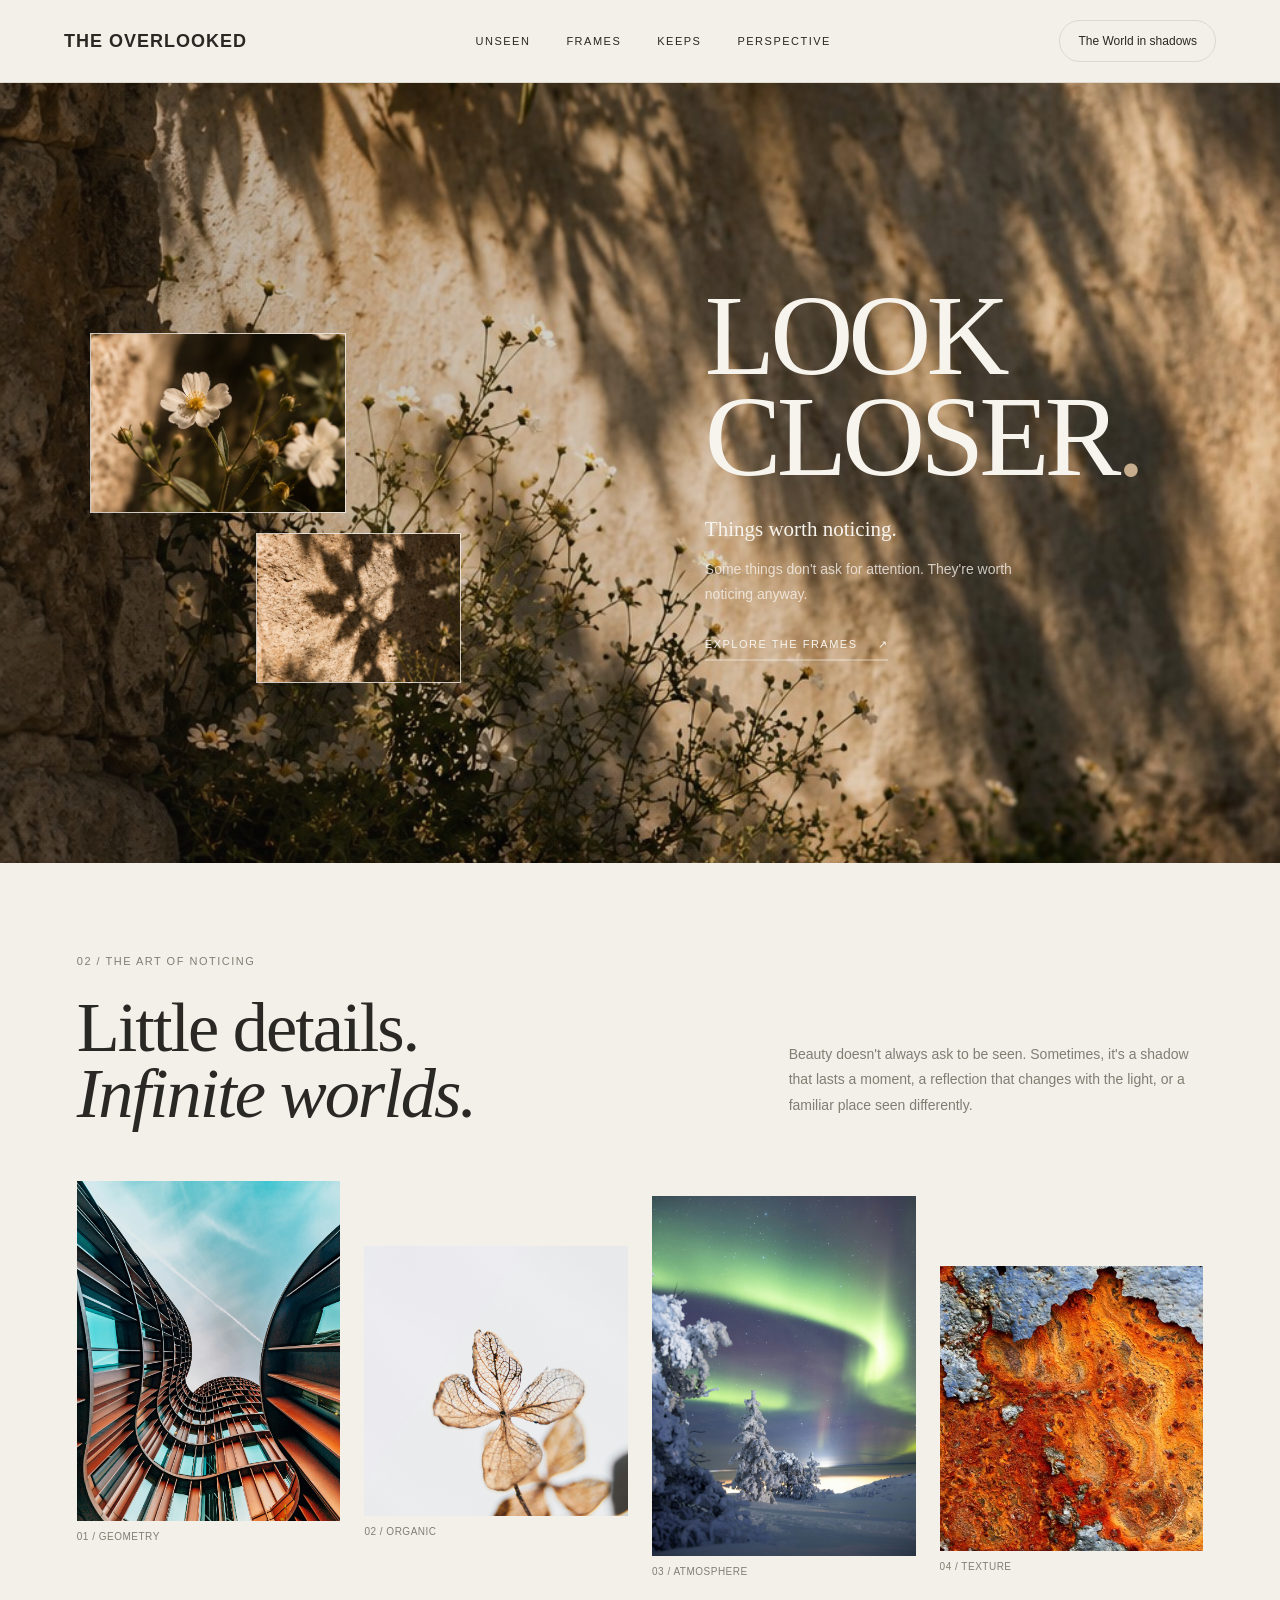
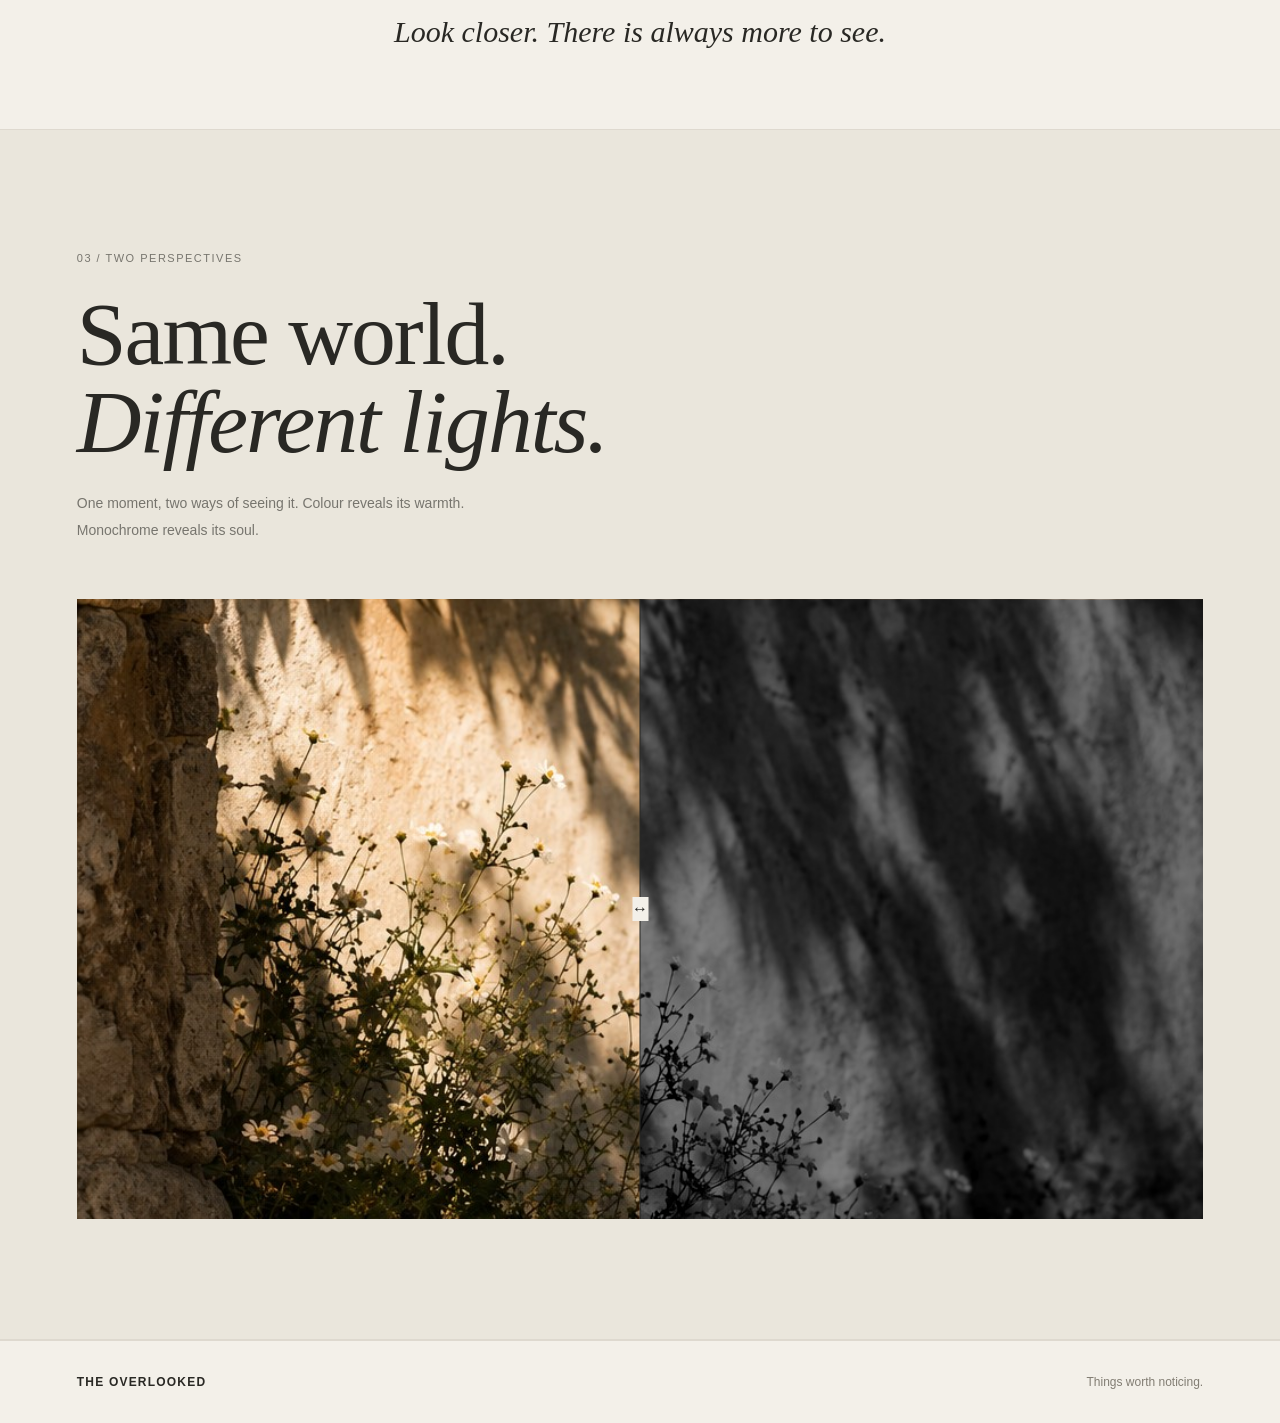
==== commit d9317faa: "set up dedicated JavaScript file for frames page" ====
--- a/index.html
+++ b/index.html
@@ -195,5 +195,8 @@
         <p>Things worth noticing.</p>
     </footer>
 
+    <script src="js/main.js" defer></script>
+    <script src="js/theme.js" defer></script>
+    <script src="js/frames.js"></script>
 </body>
 </html>
--- a/css/style.css
+++ b/css/style.css
@@ -1,11 +1,21 @@
 :root {
-    --bg-color: #f7f4ee;
-    --text-color: #252521;
-    --muted-color: #77756e;
-    --border-color: #dcd9d0;
-
-    --header-bg: #252521; 
-    --header-text: #f7f4ee; 
+    --bg-color: #F3F0E9;
+    --text-color: #292824;
+    --muted-color: #827D73;
+    --border-color: #DED9CF;
+
+    --header-bg: #292824;
+    --header-text: #F3F0E9; 
+    --header-hover:  #C6B7A1;
+}
+
+body.dark-theme {
+    --bg-color: #252521;
+    --text-color: #f7f4ee;
+    --muted-color: #aaa79f;
+    --border-color: #45443f;
+    --header-bg: #171715;
+    --header-text: #f7f4ee;
     --header-hover: #c6b7a1;
 }
 
@@ -22,6 +32,23 @@
     line-height: 1.5;
 }
 
+body:not(.dark-theme) .site-header {
+    background-color: var(--bg-color);
+    color: var(--text-color);
+    border-bottom: 1px solid var(--border-color);
+}
+
+body:not(.dark-theme) .site-header .logo,
+body:not(.dark-theme) .main-nav a {
+    color: var(--text-color);
+}
+
+body:not(.dark-theme) .theme-toggle,
+body:not(.dark-theme) .menu-toggle {
+    color: var(--text-color);
+    border-color: var(--border-color);
+}
+
 a {
     color: inherit;
     text-decoration: none;
@@ -44,8 +71,8 @@
     width: 100%;
     padding: 20px 5%;
 
-    background-color: #252521;
-    color:#f7f4ee;
+    background-color: var(--header-bg);
+    color:var(--header-text);
     border-bottom: 1px solid rgba(247, 244, 238, 0.18);
 }
 
@@ -180,4 +207,8 @@
     .main-nav {
         display: none;
     }
+}
+
+.main-nav.active {
+    display: flex;
 }
--- a/css/home.css
+++ b/css/home.css
@@ -71,10 +71,9 @@
     inset: 0;
     background: linear-gradient(
         90deg,
-        rgba(20, 19, 16, 0.78) 0%,
-        rgba(20, 19, 16, 0.48) 38%,
-        rgba(20, 19, 16, 0.08) 75%,
-        rgba(20, 19, 16, 0.25) 100%
+       rgba(20, 19, 16, 0.35) 0%,
+       rgba(20, 19, 16, 0.18) 45%,
+       rgba(20, 19, 16, 0.02) 100%
     );
     pointer-events: none;
 }
@@ -129,8 +128,8 @@
 .details-section {
     padding: 90px 6% 75px;
     border-bottom: 1px solid var(--border-color);
-    background-color: #f7f4ee;
-    color: #252521;
+    background-color: var(--bg-color);
+    color: var(--text-color);
 }
 
 .details-intro {
@@ -163,7 +162,7 @@
 
 .details-section .section-label,
 .details-section .details-description {
-    color: #77756e;
+    color: var(--muted-color);
 }
 
 .details-section .section-label,
@@ -288,6 +287,30 @@
     color: #f7f4ee;
 }
 
+body:not(.dark-theme) .perspective-section {
+    background-color: #EAE6DC;
+    color: #292824;
+}
+
+body:not(.dark-theme) .perspective-section .section-label,
+body:not(.dark-theme) .perspective-section .perspective-intro > p:last-child {
+    color: #77756E;
+}
+
+body:not(.dark-theme) .perspective-section .comparison-placeholder {
+    background-color: #D8D2C6;
+}
+
+body:not(.dark-theme) .comparison-divider {
+    background-color: #292824;
+}
+
+body:not(.dark-theme) .comparison-divider span {
+    background-color: #F3F0E9;
+    color: #292824;
+    border-color: #292824;
+}
+
 .perspective-intro {
     max-width: 760px;
     margin-bottom: 56px;
@@ -343,8 +366,11 @@
     left: 50%;
     width: 1px;
     background: #f7f4ee;
-    transform: translateX(-50%);
+    transform: translateX(-50%); 
     cursor: default;
+    pointer-events: auto;
+    touch-action: none;
+    cursor: ew-resize;
 }
 
 .comparison-divider span {
@@ -353,11 +379,11 @@
     left: 50%;
     display: grid;
     place-items: center;
-    width: 44px;
-    height: 44px;
-    border: 1px solid rgba(247, 244, 238, 0.7);
-    border-radius: 50%;
-    background: #252521;
+    width: auto;
+    height: auto;
+    border: none;
+    border-radius:0;
+    background: transparent;
     color: #f7f4ee;
     transform: translate(-50%, -50%);
     cursor: ew-resize;
